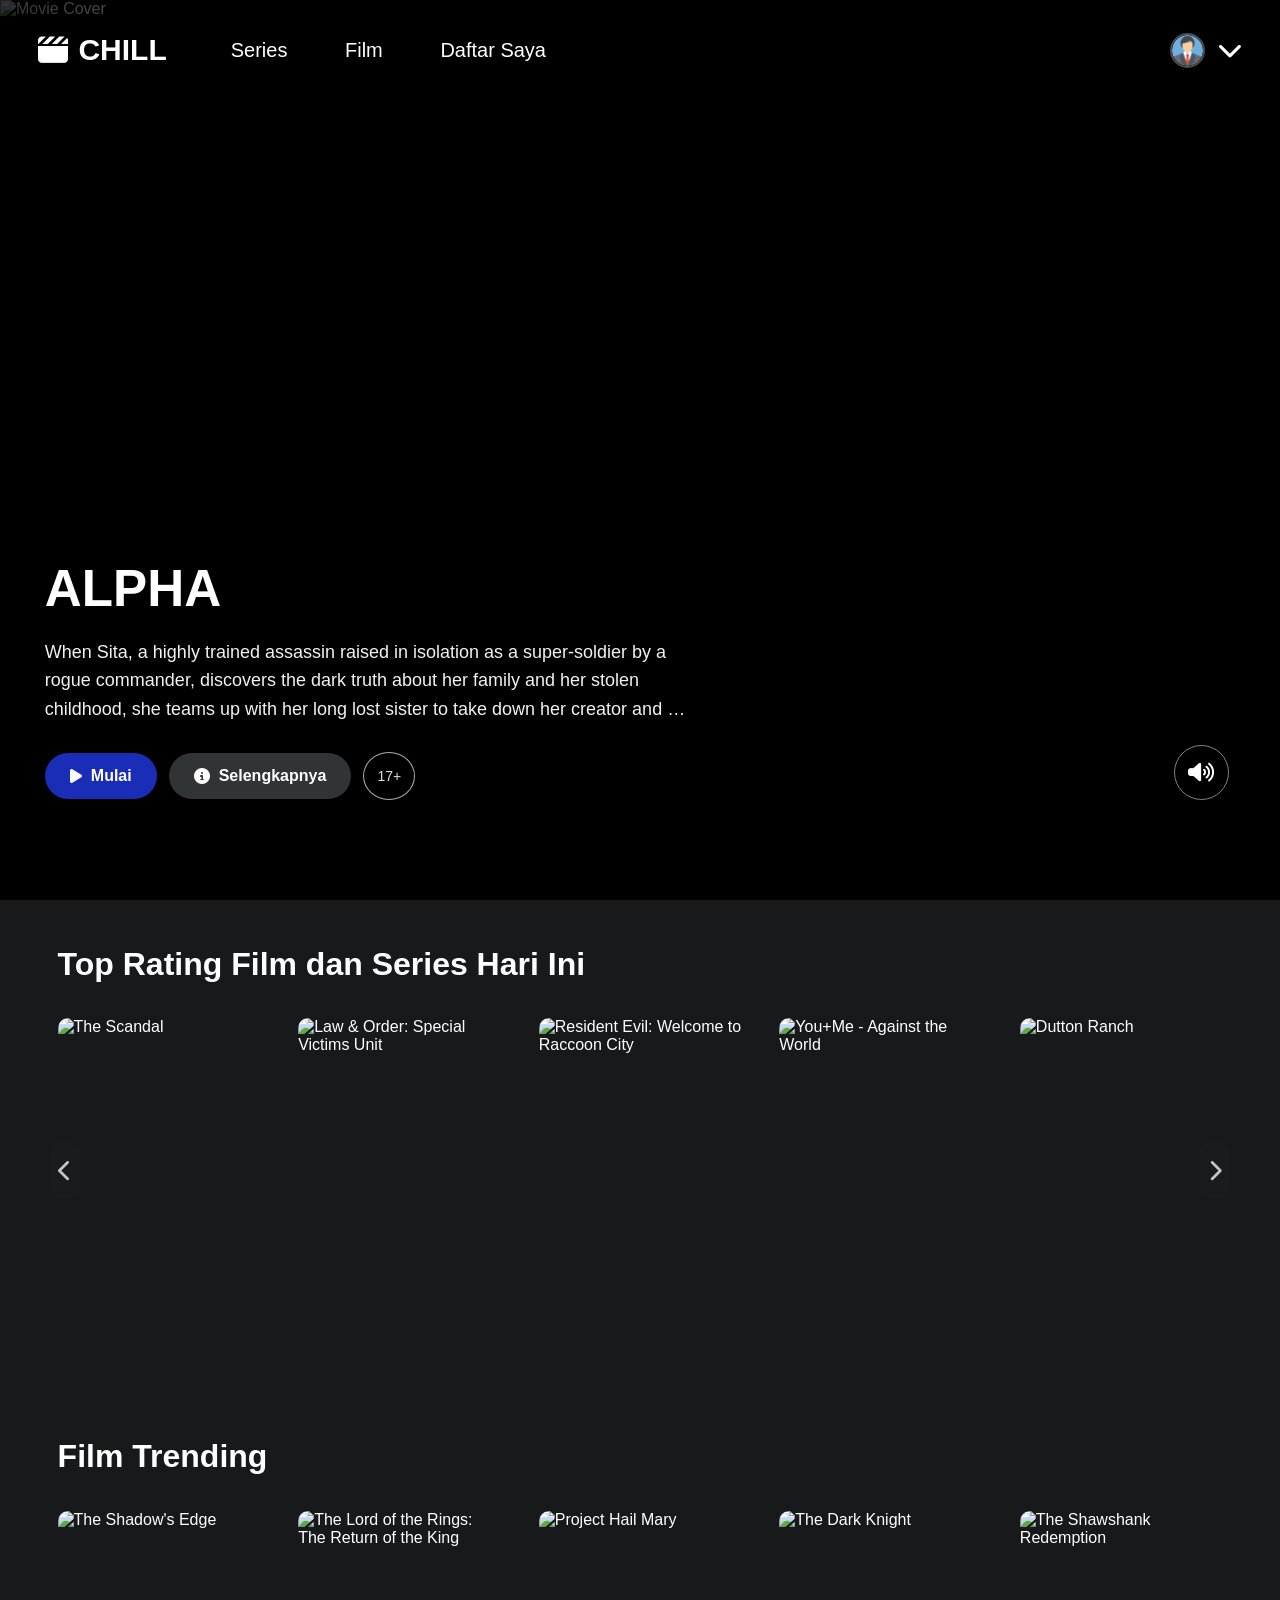
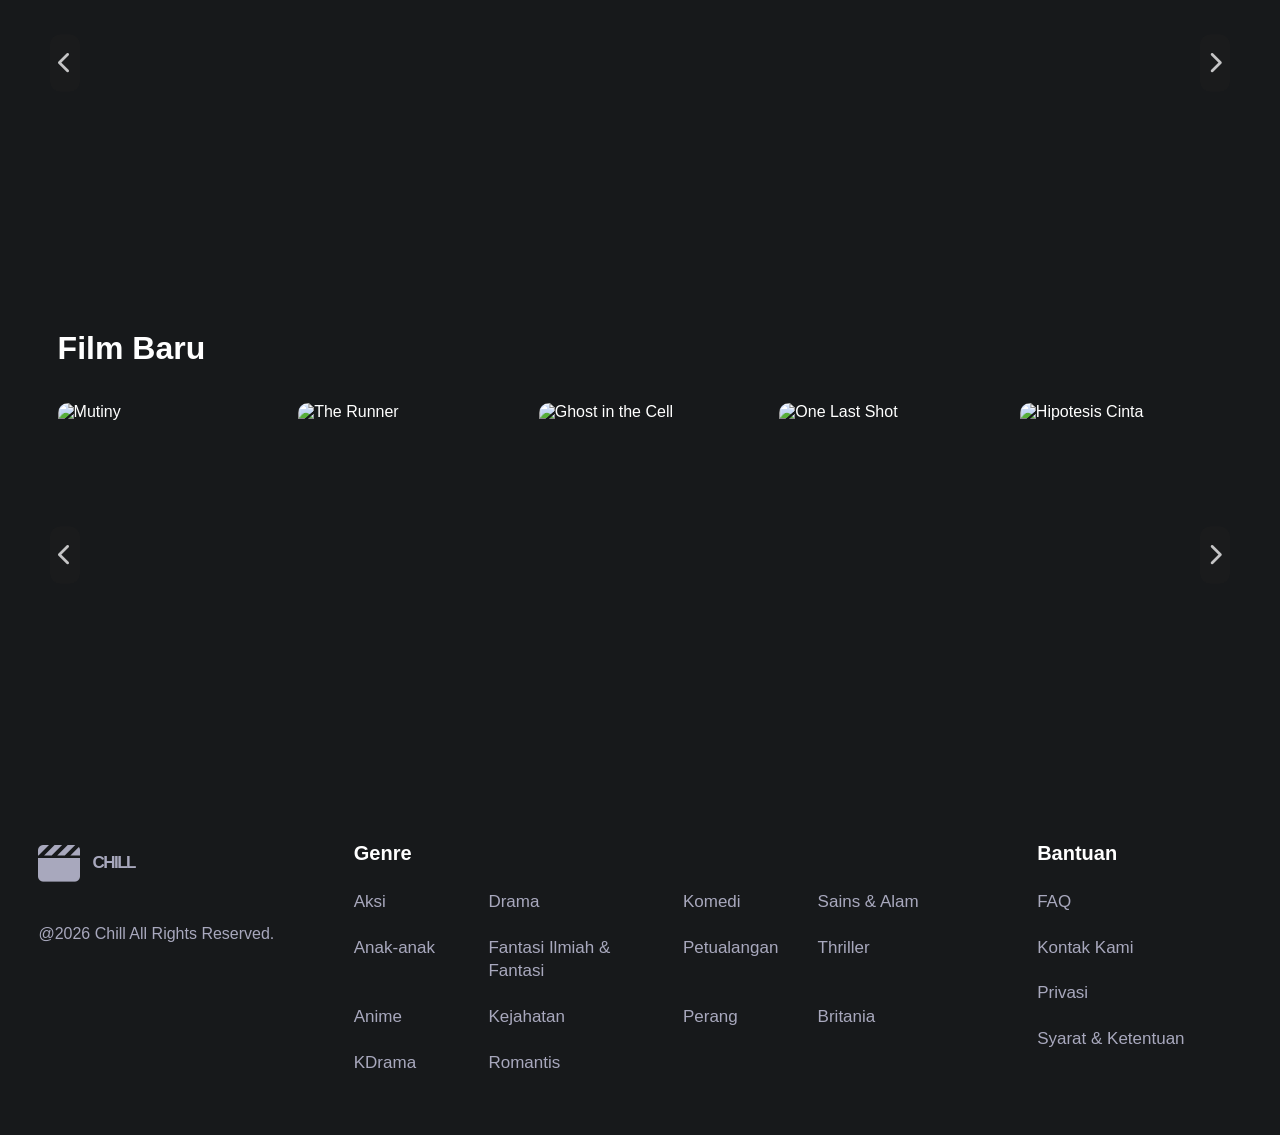
==== index.html @ fae84d6f "rename main page" ====
<!DOCTYPE html>
<html lang="id">

<head>

    <meta charset="UTF-8">

    <meta
        name="viewport"
        content="width=device-width, initial-scale=1.0"
    >

    <title>CHILL - Movie</title>


    <!-- GOOGLE FONT -->

    <link
        rel="preconnect"
        href="https://fonts.googleapis.com"
    >

    <link
        rel="preconnect"
        href="https://fonts.gstatic.com"
        crossorigin
    >

    <link
        href="https://fonts.googleapis.com/css2?family=Montserrat:wght@400;500;600;700;800&display=swap"
        rel="stylesheet"
    >

    <link
        rel="stylesheet"
        href="https://cdnjs.cloudflare.com/ajax/libs/font-awesome/6.5.2/css/all.min.css"
    >

    <link
        rel="stylesheet"
        href="style.css"
    >
    <link rel="stylesheet" href="lengkap.css">

</head>


<body>


<!-- NAVBAR -->

<header class="navbar">


    <!-- LOGO -->

    <a
        href="index.html"
        class="logo"
    >

    <i class="fa-solid fa-clapperboard"></i>

        CHILL

    </a>


    <!-- MENU -->

    <nav class="nav-menu">

        <a href="index.html">
            Series
        </a>

        <a href="index.html">
            Film
        </a>

        <a href="footer.html">
            Daftar Saya
        </a>

    </nav>


    <!-- PROFILE -->

<div class="profile">

    <!-- PROFILE BUTTON -->

    <button
        class="profile-button"
        id="profileButton"
        type="button"
    >

        <img
            src="assets/profile2.png"
            alt="Profile"
        >

        <i
            class="fa-solid fa-chevron-down"
            id="profileArrow"
        ></i>

    </button>


    <!-- PROFILE DROPDOWN -->

    <div
        class="profile-menu"
        id="profileMenu"
    >

        <!-- BELUM LOGIN -->

        <a
            href="login.html"
            id="loginBtn"
        >

            <i class="fa-solid fa-user"></i>

            Login

        </a>


        <!-- SUDAH LOGIN -->

        <a
            href="footer.html"
            class="logged-in-menu"
            id="profileBtn"
        >

            <i class="fa-solid fa-user"></i>

            Profil Saya

        </a>


        <a
            href="footer.html"
            class="logged-in-menu"
            id="premiumBtn"
        >

            <i class="fa-solid fa-star"></i>

            Ubah Premium

        </a>


        <a
            href="index.html"
            class="logged-in-menu"
            id="logoutBtn"
        >

            <i class="fa-solid fa-right-from-bracket"></i>

            Keluar

        </a>

    </div>

</div>

</header>


<main>

    <section class="hero">

    <!-- VIDEO TRAILER -->

    <div class="hero-video">

    <!-- COVER -->
    <img
        id="heroCover"
        class="hero-cover"
        src=""
        alt="Movie Cover"
    >

    <!-- OVERLAY -->
    <div class="hero-overlay"></div>

    <!-- TRAILER -->
    <iframe
        id="trailerVideo"
        src=""
        title="Trailer Film"
        frameborder="0"
        allow="autoplay; encrypted-media; picture-in-picture"
        allowfullscreen>
    </iframe>

</div>


    <!-- CONTENT -->

    <div class="hero-content">

        <!-- JUDUL FILM -->

    <h1 id="movieTitle">
        Judul Film
    </h1>


    <!-- DESKRIPSI FILM -->

    <p id="movieDescription">
        Deskripsi film akan muncul di sini.
    </p>

        <div class="hero-actions">

            <button
                class="btn btn-primary"
                id="startButton"
            >

            <i class="fa-solid fa-play"></i>

            Mulai

            </button>


            <button
                class="btn btn-secondary"
                id="detailButton"
            >

            <i class="fa-solid fa-circle-info"></i>

            Selengkapnya

            </button>


            <span
                class="age"
                id="movieAge"
            >
                13+
            </span>

        </div>

    </div>


    <!-- SOUND -->

    <button
        class="sound-button"
        id="soundButton"
    >

        <i
            class="fa-solid fa-volume-high"
            id="soundIcon"
        ></i>

    </button>

</section>



        <!-- LANJUTKAN MENONTON -->

<section
    class="continue-section login-required"
    id="continueSection"
>

    <div class="section-header">

        <h2>
            Lanjutkan Menonton
        </h2>

    </div>


    <!-- SLIDER -->

    <div class="continue-wrapper">


        <!-- TOMBOL KIRI -->

        <button
            class="slider-btn slider-prev"
            id="prevBtn"
        >

            <i class="fa-solid fa-chevron-left"></i>

        </button>


        <!-- POSTER CONTAINER -->

        <div
            class="continue-container"
            id="continueContainer"
        >

                <!-- CARD 1 -->

                <div class="movie-card">

                    <div class="poster-wrapper">

                        <img
                            src="https://image.tmdb.org/t/p/original/jUdV706J4d3nUEbfimqVnGZqTbW.jpg"
                            alt="Mutiny"                               
                            >

                            <span class="new-label">
                                Baru Ditambahkan
                            </span>
                    </div>


                    <div class="progress-bar">

                        <div
                            class="progress"
                            style="width: 65%;"
                        >
                    </div>

                </div>

            </div>

            <!-- CARD 2 -->

            <div class="movie-card">

                <div class="poster-wrapper">

                <img
                    src="https://image.tmdb.org/t/p/original/6M1gVQwezhnUXxQB8lfHBpSyula.jpg"
                    alt="One Last Shot"
                    >

                    <span class="new-label">
                        Baru Ditambahkan
                    </span>

                </div>


                <div class="progress-bar">

                    <div
                        class="progress"
                        style="width: 48%;"
                        >
                    </div>

                </div>

            </div>

            <!-- CARD 3 -->

            <div class="movie-card">

                <div class="poster-wrapper">

                <img
                src="https://image.tmdb.org/t/p/original/zj0UjmCotGH7BnMRbKEr5ZxQUZE.jpg"
                alt="Operasi Pesta Copet"
                >
                </div>

                <div class="progress-bar">

                    <div
                        class="progress"
                        style="width: 72%;"
                        >
                    </div>

                </div>

            </div>

             <!-- CARD 4 -->

            <div class="movie-card">

                <div class="poster-wrapper">

                    <img
                        src="https://image.tmdb.org/t/p/original/okGyC5iEsXzxqoAo9KUHtVjxccn.jpg"
                        alt="Na Willa"
                        >

                </div>

                <div class="progress-bar">

                    <div
                        class="progress"
                        style="width: 35%;"
                        >
                    </div>

                </div>

            </div>

            <!-- CARD 5 -->

            <div class="movie-card">

                <div class="poster-wrapper">

                <img
                    src="https://image.tmdb.org/t/p/original/dsr9xjQez2Z9Ml0BxGQyXLY6vTp.jpg"
                    alt="Sekawan Limo 2"
                    >
                </div>

                <div class="progress-bar">

                    <div
                        class="progress"
                        style="width: 55%;"
                        >
                    </div>

                </div>

            </div>


            <!-- CARD 6 -->

            <div class="movie-card">

                <div class="poster-wrapper">

                    <img
                        src="https://image.tmdb.org/t/p/original/fuNjXxeprUUhqpAcjrUeGu3qIaj.jpg"
                        alt="The Mongoose"
                        >
                </div>

                <div class="progress-bar">

                    <div
                        class="progress"
                        style="width: 40%;"
                        >
                    </div>

                </div>

            </div>

            <!-- CARD 7 -->

            <div class="movie-card">

                <div class="poster-wrapper">

                    <img
                        src="https://image.tmdb.org/t/p/original/b4WXm5ahmtubYXy3wqHUG2nUKoM.jpg"
                        alt="Alpha"
                        >
                </div>

                <div class="progress-bar">

                    <div
                        class="progress"
                        style="width: 40%;"
                        >
                    </div>

                </div>

            </div>


            <!-- CARD 8 -->

            <div class="movie-card">

                <div class="poster-wrapper">

                    <img
                        src="https://image.tmdb.org/t/p/original/izuzDBvLM4ja1rt2EuA4hHBMF52.jpg"
                        alt="Ghost in the cell"
                        >
                </div>

                <div class="progress-bar">

                    <div
                        class="progress"
                        style="width: 65%;"
                        >
                    </div>

                </div>

            </div>


            </div>



            <!-- TOMBOL KANAN -->

            <button
                class="slider-btn slider-next"
                id="nextBtn">
                <i class="fa-solid fa-chevron-right"></i>
            </button>

            </div>

    </section>


<!-- TOP RATING -->

<section class="top-rating-section">

    <div class="section-header">
        <h2>Top Rating Film dan Series Hari Ini</h2>
    </div>

    <div class="top-rating-wrapper">

        <!-- TOMBOL KIRI -->
        <button
            class="rating-slider-btn rating-prev"
            id="ratingPrev">
            <i class="fa-solid fa-chevron-left"></i>
        </button>


        <!-- POSTER CONTAINER -->
        <div
            class="top-rating-container"
            id="topRatingContainer">

            <!-- CARD 1 -->
            <div class="rating-card">
                <img
                    src="https://www.themoviedb.org/t/p/w1280/4TU0PcHBIl0wPW5B6aVRGExOnHE.jpg"
                    alt="The Scandal">
            </div>


            <!-- CARD 2 -->
            <div class="rating-card">
                <img
                    src="https://www.themoviedb.org/t/p/w1280/iofokHZoUB4Qhik4PflvJl8TT6a.jpg"
                    alt="Law & Order: Special Victims Unit">
            </div>


            <!-- CARD 3 -->
            <div class="rating-card">
                <img
                    src="https://www.themoviedb.org/t/p/w1280/bArhvjRHl535XMaSh9VjInF2mSZ.jpg"
                    alt="Resident Evil: Welcome to Raccoon City">
            </div>


            <!-- CARD 4 -->
            <div class="rating-card">
                <img
                    src="https://www.themoviedb.org/t/p/w1280/bAbBNVplg7h79sm94OyHeKk8Phz.jpg"
                    alt="You+Me - Against the World">
            </div>


            <!-- CARD 5 -->
            <div class="rating-card">
                <img
                    src="https://www.themoviedb.org/t/p/w1280/xsiecCxd8lkcAluw0wWwbW5CwSv.jpg"
                    alt="Dutton Ranch">
            </div>


            <!-- CARD 6 -->
            <div class="rating-card">
                <img
                    src="https://www.themoviedb.org/t/p/w1280/fMECSPrTmRClSViMsXFYmiYIcWP.jpg"
                    alt="Teach You a Lesson">
            </div>


            <!-- CARD 7 -->
            <div class="rating-card">
                <img
                    src="https://www.themoviedb.org/t/p/w1280/tcPc5ZMBO4y2BtCJMe3o2nwZb2B.jpg"
                    alt="Off Campus">
            </div>


            <!-- CARD 8 -->
            <div class="rating-card">
                <img
                    src="https://www.themoviedb.org/t/p/w1280/jj7AYkz2OLRDL1wfJmjTXyWQ5I4.jpg"
                    alt="The WONDERfools">
            </div>

        </div>


        <!-- TOMBOL KANAN -->
        <button
            class="rating-slider-btn rating-next"
            id="ratingNext">
            <i class="fa-solid fa-chevron-right"></i>
        </button>

    </div>

</section>


<!-- FILM TRENDING -->

<section class="film-trending-section">

    <div class="section-header">
        <h2>Film Trending</h2>
    </div>

    <div class="film-trending-wrapper">

        <!-- TOMBOL KIRI -->
        <button
            class="trending-slider-btn rating-prev"
            id="trendingPrev">
            <i class="fa-solid fa-chevron-left"></i>
        </button>


        <!-- POSTER CONTAINER -->
        <div
            class="film-trending-container"
            id="filmTrendingContainer">

            <!-- CARD 1 -->
            <div class="trending-card">
                <img
                    src="https://www.themoviedb.org/t/p/w1280/cHKo3m8N1fwvEy2ZEr0xGmmMODV.jpg"
                    alt="The Shadow's Edge">
            </div>


            <!-- CARD 2 -->
            <div class="trending-card">
                <img
                    src="https://www.themoviedb.org/t/p/w1280/rCzpDGLbOoPwLjy3OAm5NUPOTrC.jpg"
                    alt="The Lord of the Rings: The Return of the King">
            </div>


            <!-- CARD 3 -->
            <div class="trending-card">
                <img
                    src="https://www.themoviedb.org/t/p/w1280/yihdXomYb5kTeSivtFndMy5iDmf.jpg"
                    alt="Project Hail Mary">
            </div>


            <!-- CARD 4 -->
            <div class="trending-card">
                <img
                    src="https://www.themoviedb.org/t/p/w1280/qJ2tW6WMUDux911r6m7haRef0WH.jpg"
                    alt="The Dark Knight">
            </div>


            <!-- CARD 5 -->
            <div class="trending-card">
                <img
                    src="https://www.themoviedb.org/t/p/w1280/9cqNxx0GxF0bflZmeSMuL5tnGzr.jpg"
                    alt="The Shawshank Redemption">
            </div>


            <!-- CARD 6 -->
            <div class="trending-card">
                <img
                    src="https://www.themoviedb.org/t/p/w1280/3sgnSfNT27Bx5O5ukr7B26mhEQq.jpg"
                    alt="Avatar Aang: The Last Airbender">
            </div>


            <!-- CARD 7 -->
            <div class="trending-card">
                <img
                    src="https://www.themoviedb.org/t/p/w1280/tHhxWxge06goXU6ZQH1hj7vK8Hd.jpg"
                    alt="Swapped">
            </div>


            <!-- CARD 8 -->
            <div class="trending-card">
                <img
                    src="https://www.themoviedb.org/t/p/w1280/7IiTTgloJzvGI1TAYymCfbfl3vT.jpg"
                    alt="Parasite">
            </div>

        </div>


        <!-- TOMBOL KANAN -->
        <button
            class="trending-slider-btn trending-next"
            id="trendingNext">
            <i class="fa-solid fa-chevron-right"></i>
        </button>

    </div>

</section>


<!-- FILM BARU -->

<section class="film-baru-section">

    <div class="section-header">
        <h2>Film Baru</h2>
    </div>

    <div class="film-baru-wrapper">

        <!-- TOMBOL KIRI -->
        <button
            class="baru-slider-btn baru-prev"
            id="baruPrev">
            <i class="fa-solid fa-chevron-left"></i>
        </button>


        <!-- POSTER CONTAINER -->
        <div
            class="film-baru-container"
            id="filmBaruContainer">

            <!-- CARD 1 -->
            <div class="baru-card">
                <img
                    src="https://www.themoviedb.org/t/p/w1280/pu2VxGlpGwffOx292w18b1tv96j.jpg"
                    alt="Mutiny">
            </div>


            <!-- CARD 2 -->
            <div class="baru-card">
                <img
                    src="https://www.themoviedb.org/t/p/w1280/uxCaBoYXsDC4A0SqTm3SISj0OwK.jpg.jpg"
                    alt="The Runner">
            </div>


            <!-- CARD 3 -->
            <div class="baru-card">
                <img
                    src="https://www.themoviedb.org/t/p/w1280/gF6Ijrq5bixh4qemCuroRwXtbBc.jpg"
                    alt="Ghost in the Cell">
            </div>


            <!-- CARD 4 -->
            <div class="baru-card">
                <img
                    src="https://www.themoviedb.org/t/p/w1280/niQ4NBh2jqAf1hDZP5m6ReWFAb7.jpg"
                    alt="One Last Shot">
            </div>


            <!-- CARD 5 -->
            <div class="baru-card">
                <img
                    src="https://www.themoviedb.org/t/p/w1280/jQol5xRU1e0JOL0ki4kDioj66Ah.jpg"
                    alt="Hipotesis Cinta">
            </div>


            <!-- CARD 6 -->
            <div class="baru-card">
                <img
                    src="https://www.themoviedb.org/t/p/w1280/1ApfSA8JTqeha3GTFEY8syV4auq.jpg"
                    alt="Heart of the Beast">
            </div>


            <!-- CARD 7 -->
            <div class="baru-card">
                <img
                    src="https://www.themoviedb.org/t/p/w1280/q6jhaPlAnzNFuvPDbDXBDbavIXE.jpg"
                    alt="Operasi Pesta Copet">
            </div>


            <!-- CARD 8 -->
            <div class="baru-card">
                <img
                    src="https://www.themoviedb.org/t/p/w1280/lz874WBix857NH2UpUC9oCOwRCx.jpg"
                    alt="Na Willa">
            </div>

        </div>


        <!-- TOMBOL KANAN -->
        <button
            class="baru-slider-btn baru-next"
            id="baruNext">
            <i class="fa-solid fa-chevron-right"></i>
        </button>

    </div>

</section>


<!-- =====================================================
     FOOTER
===================================================== -->

<footer class="footer">

    <div class="footer-container">


        <!-- =========================================
             BRAND
        ========================================== -->

        <div class="footer-brand">

            <a href="#" class="footer-logo">

                <i class="fa-solid fa-clapperboard"></i>

                <span>CHILL</span>

            </a>


            <p class="footer-copyright">
                @2026 Chill All Rights Reserved.
            </p>

        </div>


        <!-- GENRE -->

        <div class="footer-column footer-genre">

            <h3>Genre</h3>


            <div class="genre-grid">

                <a href="footer.html">
                Aksi</a>

                <a href="footer.html">
                Drama</a>

                <a href="footer.html">
                Komedi</a>

                <a href="footer.html">Sains & Alam</a>


                <a href="footer.html">Anak-anak</a>

                <a href="footer.html">Fantasi Ilmiah & Fantasi</a>

                <a href="footer.html">Petualangan</a>

                <a href="footer.html">Thriller</a>


                <a href="footer.html">Anime</a>

                <a href="footer.html">Kejahatan</a>

                <a href="footer.html">Perang</a>

                <a href="footer.html">Britania</a>


                <a href="footer.html">KDrama</a>

                <a href="footer.html">Romantis</a>

            </div>

        </div>


        <!-- BANTUAN -->

        <div class="footer-column footer-help">

            <h3>Bantuan</h3>

            <a href="footer.html">FAQ</a>

            <a href="footer.html">Kontak Kami</a>

            <a href="footer.html">Privasi</a>

            <a href="footer.html">Syarat & Ketentuan</a>

        </div>

    </div>

</footer>


    </main>


    <!-- =========================================
     DETAIL MOVIE MODAL
========================================= -->

<div
    class="movie-modal"
    id="movieModal"
>

    <div class="movie-modal-content">

        <!-- CLOSE -->

        <button
            class="movie-modal-close"
            id="movieModalClose"
        >
            <i class="fa-solid fa-xmark"></i>
        </button>


        <!-- BACKDROP -->

        <div
            class="movie-modal-hero"
            id="modalHero"
        >

            <div class="movie-modal-gradient"></div>


            <!-- INFO ATAS -->

            <div class="movie-modal-info">

                <h1 id="modalTitle">
                    Judul Film
                </h1>


                <div class="movie-modal-buttons">

                    <button
                        class="modal-start"
                        id="modalStart"
                    >
                        <i class="fa-solid fa-play"></i>
                        Mulai
                    </button>


                    <button
                        class="modal-add"
                    >
                        <i class="fa-solid fa-plus"></i>
                    </button>

                </div>

            </div>

        </div>


        <!-- DETAIL -->

        <div class="movie-modal-detail">


            <!-- KIRI -->

            <div class="modal-detail-left">

                <div class="modal-meta">

                    <span id="modalYear">
                        2026
                    </span>

                    <span id="modalDuration">
                        109 min
                    </span>

                    <span
                        class="modal-age"
                        id="modalAge"
                    >
                        17+
                    </span>

                </div>


                <p id="modalDescription">
                    Deskripsi film.
                </p>

            </div>


            <!-- KANAN -->

            <div class="modal-detail-right">

                <div class="detail-row">

                    <span>
                        Cast
                    </span>

                    <strong id="modalCast">
                        -
                    </strong>

                </div>


                <div class="detail-row">

                    <span>
                        Genres
                    </span>

                    <strong id="modalGenres">
                        -
                    </strong>

                </div>


                <div class="detail-row">

                    <span>
                        Pembuat Film
                    </span>

                    <strong id="modalDirector">
                        -
                    </strong>

                </div>

            </div>

        </div>


        <!-- FILM SERUPA -->

        <div class="similar-section">

            <h2>
                Film Serupa
            </h2>

            <div
                class="similar-movies"
                id="similarMovies"
            >
            </div>

        </div>

    </div>

</div>



    <!-- JAVASCRIPT -->
    
    <script src="movie.js"></script>
    <script src="lengkap.js"></script>
    <script src="script.js"></script>

</body>

</html>
---- style.css ----
*{
    margin: 0;
    padding: 0;
    box-sizing: border-box;
}

html {
    scroll-behavior: smooth;
}

body {
    background: #000;
    color: #fff;
    font-family: "Montserrat", sans-serif;

    overflow-x: hidden;
}


/* NAVBAR */

.navbar {
    position: fixed;

    top: 0;
    left: 0;

    width: 100%;
    height: 100px;

    padding: 0 3%;

    display: flex;
    align-items: center;

    z-index: 100;

    background: transparent;

    transition:
        background 0.3s ease,
        backdrop-filter 0.3s ease;
}

.navbar.scrolled {
    background: rgba(0, 0, 0, 0.85);

    backdrop-filter: blur(10px);

    -webkit-backdrop-filter: blur(10px);

    box-shadow:
        0 5px 20px rgba(0, 0, 0, 0.20);
}


/* LOGO */

.logo {
    display: flex;
    align-items: center;

    gap: 10px;

    color: #fff;

    text-decoration: none;

    font-size: 30px;
    font-weight: 800;

    white-space: nowrap;
}

.logo i {
    font-size: 30px;
}


/* NAVIGATION */

.nav-menu {
    display: flex;
    align-items: center;

    gap: clamp(25px, 4.5vw, 70px);

    margin-left: clamp(30px, 5vw, 90px);
}

.nav-menu a {
    color: #fff;

    text-decoration: none;

    font-size: clamp(10px, 2vw, 20px);

    font-weight: 500;

    white-space: nowrap;

    transition: 0.3s;
}

.nav-menu a:hover {
    opacity: 0.6;
}


/* PROFILE */

.profile {
    position: relative;

    margin-left: auto;

    flex-shrink: 0;
}

.profile-button {
    background: transparent;

    border: none;

    display: flex;
    align-items: center;

    gap: 12px;

    color: #fff;

    cursor: pointer;
}

.profile-button img {
    width: 35px;
    height: 35px;

    border-radius: 50%;

    object-fit: cover;

    border: 2px solid rgba(255, 255, 255, 0.3);
}

.profile-button i {
    font-size: 25px;

    transition: 0.3s;
}

.profile-button i.rotate {
    transform: rotate(180deg);
}


/* PROFILE DROPDOWN */

.profile-menu {
    position: absolute;

    top: 70px;
    right: 0;

    width: 245px;

    padding: 10px;

    background: #181a1c;

    border-radius: 6px;

    opacity: 0;
    visibility: hidden;

    transform: translateY(-10px);

    transition: 0.3s;

    z-index: 200;
}

.profile-menu.active {
    opacity: 1;

    visibility: visible;

    transform: translateY(0);
}

.profile-menu a {
    display: flex;
    align-items: center;

    gap: 17px;

    padding: 17px 12px;

    color: #fff;

    text-decoration: none;

    font-size: 17px;

    border-radius: 5px;
}

.profile-menu a:hover {
    background: #25282c;
}

.profile-menu i {
    width: 22px;

    text-align: center;
}

/* MENU YANG HANYA MUNCUL SETELAH LOGIN */

.logged-in-menu {
    display: none;
}


/* HERO */

.hero {
    position: relative;

    width: 100vw;
    height: 100vh;
    min-height: 700px;

    margin: 0;
    padding: 0 3.5% 100px;

    overflow: hidden;

    display: flex;
    align-items: flex-end;

    background: #000;
}


/* HERO VIDEO CONTAINER */

.hero-video {
    position: absolute;

    top: 0;
    left: 0;

    width: 100%;
    height: 100%;

    overflow: hidden;

    z-index: 1;

    background: #000;
}



.hero-cover {
    position: absolute;

    inset: 0;

    width: 100%;
    height: 100%;

    object-fit: cover;

    z-index: 2;

    opacity: 1;

    transition:
        opacity 0.8s ease;
}


.hero-video iframe {
    position: absolute;

    top: 50%;
    left: 50%;

    width: 100vw;
    height: 100vh;

    min-width: 177.78vh;
    min-height: 100vh;

    transform:
        translate(-50%, -50%)
        scale(1.15);

    border: none;

    display: block;

    pointer-events: none;

    z-index: 1;

    opacity: 0;

    transition:
        opacity 0.8s ease;
}


.hero-overlay {
    position: absolute;

    inset: 0;

    z-index: 3;

    background:
        linear-gradient(
            to right,
            rgba(0, 0, 0, 0.80),
            rgba(0, 0, 0, 0.30),
            rgba(0, 0, 0, 0.10)
        );

    pointer-events: none;
}


.hero-video.trailer-active
.hero-cover {
    opacity: 0;
}


.hero-video.trailer-active
iframe {
    opacity: 1;
}


/* HERO CONTENT */

.hero-content {
    position: relative;

    z-index: 10;

    width: min(650px, 55%);
}


.hero-content h1 {
    font-size: clamp(
        36px,
        4vw,
        54px
    );

    line-height: 1.1;

    font-weight: 700;

    margin-bottom: 20px;
}


.hero-content p {
    font-size: clamp(
        14px,
        1.5vw,
        18px
    );

    line-height: 1.6;

    color: #f1f1f1;

    margin-bottom: 28px;

    display: -webkit-box;

    -webkit-line-clamp: 3;
    line-clamp: 3;

    -webkit-box-orient: vertical;

    overflow: hidden;
}


/* SOUND BUTTON */

.sound-button {
    position: absolute;

    right: 4%;
    bottom: 100px;

    z-index: 20;

    width: 55px;
    height: 55px;

    border-radius: 50%;

    border: 1px solid rgba(255, 255, 255, 0.5);

    background: transparent;

    color: #ffffff;

    font-size: 21px;

    cursor: pointer;
}


/* HERO ACTIONS */

.hero-actions {
    display: flex;

    align-items: center;

    gap: 12px;

    flex-wrap: wrap;
}


.btn {
    border: none;

    padding: 14px 25px;

    border-radius: 30px;

    color: white;

    font-family: inherit;

    font-size: 16px;

    font-weight: 600;

    cursor: pointer;

    display: flex;

    align-items: center;

    gap: 9px;
}


.btn-primary {
    background: #192db7;
}


.btn-secondary {
    background: #303437;
}


.age {
    width: 52px;
    height: 48px;

    border: 1px solid #aaa;

    border-radius: 50%;

    display: flex;

    align-items: center;

    justify-content: center;

    color: #ddd;

    font-size: 14px;
}


.login-required {
    display: none !important;
}

.login-required.show {
    display: block !important;
}


/* TABLET RESPONSIVE */

@media (max-width: 1000px) {

    /* NAVBAR */

    .navbar {

        height: 75px;

        padding:
            0 25px;

    }


    .logo {

        font-size: 22px;

        gap: 12px;

    }


    .logo i {

        font-size: 22px;

    }


    .nav-menu {

        gap: 25px;

        margin-left: 30px;

    }


    .nav-menu a {

        font-size: 14px;

    }


    .profile-button {

        gap: 10px;

    }


    /* HERO */

    .hero {

        height: 650px;

        min-height: 550px;

        padding:
            0 25px
            75px;

    }


    /* VIDEO */

    .hero-video iframe {

        width: 177.78vh;

        height: 100vh;

        min-width: 100%;

        min-height: 100%;

    }


    /* HERO CONTENT */

    .hero-content {

        width: 65%;

    }


    .hero-content h1 {

        font-size:
            clamp(
                34px,
                5vw,
                48px
            );

        margin-bottom: 16px;

    }


    .hero-content p {

        font-size: 15px;

        line-height: 1.5;

        margin-bottom: 22px;

        -webkit-line-clamp: 3;

        line-clamp: 3;

    }


    /* BUTTON */

    .btn {

        padding:
            12px 22px;

        font-size: 15px;

    }


    .age {

        width: 48px;

        height: 44px;

        font-size: 13px;

    }


    /* SOUND BUTTON */

    .sound-button {

        right: 25px;

        bottom: 75px;

        width: 48px;

        height: 48px;

        font-size: 19px;

    }


    /* PROFILE DROPDOWN */

    .profile-menu {

        top: 60px;

        width: 220px;

    }


    .profile-menu a {

        padding:
            14px 10px;

        font-size: 15px;

    }

}


/* MOBILE */

@media (max-width: 600px) {

    /* NAVBAR */

    .navbar {

        height: 65px;

        padding:
            0 15px;

    }


    /* LOGO */

    .logo {

        font-size: 18px;

        gap: 8px;

    }


    .logo i {

        font-size: 18px;

    }


    /* NAVIGATION */

    .nav-menu {

        gap: 10px;

        margin-left: 10px;

        min-width: 0;

    }


    .nav-menu a {

        font-size: 12px;

    }


    /* PROFILE*/

    .profile {

    position: relative;

    margin-left: auto;

    flex-shrink: 0;

    }

    .profile-button {

        gap: 7px;

    }


    .profile-button img {

        width: 24px;

        height: 24px;

    }


    .profile-button i {

        font-size: 14px;

    }


    /* DROPDOWN */

    .profile-menu {

        top: 55px;

        right: -5px;

        width: 200px;

        padding: 7px;

    }


    .profile-menu a {

        gap: 12px;

        padding:
            12px 10px;

        font-size: 14px;

    }


    /* HERO */

    .hero {

        height: 600px;

        min-height: 0;

        padding:
            0 15px
            55px;

        align-items: flex-end;

    }


    /* VIDEO */

    .hero-video {

        height: 100%;

    }


    .hero-video iframe {

        /*
           COVER VIDEO
        */

        width:
            177.78vh;

        height:
            100vh;

        min-width:
            100%;

        min-height:
            100%;

    }


    /* OVERLAY */

    .hero-overlay {

        background:

            linear-gradient(
                to top,
                rgba(0,0,0,1) 0%,
                rgba(0,0,0,0.8) 35%,
                rgba(0,0,0,0.3) 70%,
                rgba(0,0,0,0.1) 100%
            );

    }


    /* HERO CONTENT */

    .hero-content {

        width: 100%;

        max-width: 100%;

    }


    /* TITLE */

    .hero-content h1 {

        font-size:
            clamp(
                28px,
                8vw,
                38px
            );

        line-height: 1.1;

        margin-bottom: 12px;

    }


    /* DESCRIPTION */

    .hero-content p {

        font-size: 13px;

        line-height: 1.5;

        margin-bottom: 18px;

        -webkit-line-clamp: 3;

        line-clamp: 3;

    }


    /* HERO ACTIONS */

    .hero-actions {

        gap: 8px;

    }


    /* BUTTON */

    .btn {

        padding:
            10px 17px;

        font-size: 13px;

        gap: 7px;

    }


    .btn i {

        font-size: 12px;

    }


    /* AGE */

    .age {

        width: 42px;

        height: 40px;

        font-size: 12px;

    }


    /* SOUND */

    .sound-button {

        right: 15px;

        bottom: 55px;

        width: 42px;

        height: 42px;

        font-size: 16px;

    }

}


/* SMALL MOBILE */

@media (max-width: 400px) {

    /* NAVBAR */

    .navbar {

        padding:
            0 12px;

    }


    .logo {

        font-size: 16px;

        gap: 6px;

    }


    .logo i {

        font-size: 16px;

    }


    .nav-menu {

        gap: 10px;

        margin-left: 10px;

    }


    .nav-menu a {

        font-size: 11px;

    }


    .profile-button img {

        width: 22px;

        height: 22px;

    }


    /* HERO */

    .hero {

        height: 560px;

        padding:
            0 12px
            45px;

    }


    /* TITLE */

    .hero-content h1 {

        font-size: 27px;

        margin-bottom: 10px;

    }


    /* DESCRIPTION */

    .hero-content p {

        font-size: 12px;

        line-height: 1.45;

        margin-bottom: 15px;

        -webkit-line-clamp: 3;

        line-clamp: 3;

    }


    /* BUTTON */

    .btn {

        padding:
            9px 14px;

        font-size: 12px;

    }


    .age {

        width: 38px;

        height: 36px;

        font-size: 11px;

    }


    /* SOUND */

    .sound-button {

        right: 12px;

        bottom: 45px;

        width: 38px;

        height: 38px;

        font-size: 15px;

    }

}




/* LANJUTKAN MENONTON */

.continue-section {
    position: relative;

    background: #17191b;

    padding:
        30px
        3%
        50px;

    overflow: hidden;
}


/* SECTION TITLE */

.section-header {
    margin-bottom: 25px;
}

.section-header h2 {
    font-size: clamp(
        24px,
        2.5vw,
        32px
    );

    font-weight: 700;

    color: #fff;
}


/* CONTINUE WRAPPER */

.continue-wrapper {
    position: relative;

    width: 100%;
}


/* CONTINUE CONTAINER */

.continue-container {
    display: flex;

    gap: 20px;

    overflow: hidden;

    scroll-behavior: smooth;

    scrollbar-width: none;

    padding-bottom: 5px;
}

.continue-container::-webkit-scrollbar {
    display: none;
}


/* MOVIE CARD */

.movie-card {
    flex: 0 0 calc((100% - 60px) / 4);

    cursor: pointer;

    transition: transform 0.3s ease;
}

/* POSTER */

.poster-wrapper {
    position: relative;

    width: 100%;

    aspect-ratio: 16 / 9;

    overflow: hidden;

    border-radius: 8px;
}

.poster-wrapper img {
    width: 100%;
    height: 100%;

    object-fit: cover;

    display: block;
}


/* LABEL BARU */

.new-label {
    position: absolute;

    bottom: 0;
    left: 50%;

    transform: translateX(-50%);

    background: #e50914;

    color: #fff;

    padding: 7px 18px;

    font-size: 13px;

    font-weight: 700;

    white-space: nowrap;
    z-index: 5;
}


/* PROGRESS BAR */

.progress-bar {
    width: 100%;

    height: 5px;

    background: #eee;

    margin-top: 8px;

    position: relative;

    overflow: hidden;
}

.progress {
    position: absolute;

    left: 0;
    top: 0;

    height: 100%;

    background: #e50914;
}


/* SLIDER BUTTON */

.slider-btn {
    position: absolute;

    top: 50%;

    transform: translateY(-50%);

    width: 30px;
    height: 57px;

    border: none;

    border-radius: 8px;

    background: rgba(
        35,
        35,
        35,
        0.95
    );

    color: rgba(255, 255, 255, 0.75);

    font-size: 20px;

    cursor: pointer;

    z-index: 20;

    display: flex;

    align-items: center;

    justify-content: center;

    transition:
        background 0.3s ease,
        color 0.3s ease;
}

.slider-btn:hover {
     background: rgba(30, 30, 30, 0.7);

    color: #fff;
}


/* KIRI */

.slider-prev {
    left: -10px;
}


/* KANAN */

.slider-next {
    right: -10px;
}

/* TABLET */

@media (max-width: 1000px) {

    .continue-section {

        padding:
            35px
            25px
            55px;

    }
    .section-header {

        margin-bottom: 22px;

    }
    .section-header h2 {

        font-size:
            clamp(
                24px,
                3vw,
                30px
            );

    }
    .continue-container {

        gap: 18px;

    }

    /* 3 CARD */
    .movie-card {

        flex:
            0 0
            calc(
                (100% - 36px) / 3
            );

    }
    .slider-btn {

        width: 38px;

        height: 60px;

        font-size: 20px;

    }
    .slider-prev {

        left: -8px;

    }
    .slider-next {

        right: -8px;
    }
}

/* MOBILE */

@media (max-width: 600px) {

    .continue-section {

        padding:
            30px
            15px
            45px;

    }
    .section-header {

        margin-bottom: 18px;

    }
    .section-header h2 {

        font-size: 22px;
    }
    .continue-container {

        gap: 12px;
    }

    /* 2 CARD */
    .movie-card {
        flex:
            0 0
            calc(
                (100% - 12px) / 2
            );
    }

    /* POSTER */
    .poster-wrapper {

        border-radius: 7px;
    }

    /* LABEL */
    .new-label {

        padding:
            5px 10px;

        font-size: 10px;
    }

    /* PROGRESS */
    .progress-bar {

        height: 4px;

        margin-top: 6px;
    }

    /* BUTTON */

    .slider-btn {

        width: 32px;

        height: 55px;

        font-size: 17px;

        background:
            rgba(
                30,
                30,
                30,
                0.85
            );
    }
    .slider-prev {

        left: -5px;
    }
    .slider-next {

        right: -5px;
    }
}


/* SMALL MOBILE */

@media (max-width: 400px) {

    .continue-section {

        padding:
            25px
            12px
            40px;
    }

    .section-header h2 {

        font-size: 20px;
    }

    .continue-container {

        gap: 10px;
    }
    .movie-card {

        flex:
            0 0
            calc(
                (100% - 10px) / 2
            );
    }
    .slider-btn {

        width: 29px;

        height: 50px;

        font-size: 15px;
    }
    .slider-prev {

        left: -4px;

    }
    .slider-next {

        right: -4px;
    }
}


/* =====================================================
   TOP RATING SECTION
===================================================== */

.top-rating-section {
    position: relative;

    width: 100%;

    background: #17191b;

    padding:
        45px
        4.5%
        70px;

    overflow: hidden;
}


/* TITLE */

.top-rating-section .section-header {
    margin-bottom: 35px;
}

.top-rating-section .section-header h2 {
    color: #fff;

    font-size: clamp(
        28px,
        2.5vw,
        42px
    );

    font-weight: 700;

    line-height: 1.2;
}


/* WRAPPER */

.top-rating-wrapper {
    position: relative;

    width: 100%;
}


/* CONTAINER */

.top-rating-container {
    display: flex;

    gap: 38px;

    width: 100%;

    overflow: hidden;

    scroll-behavior: smooth;

    scrollbar-width: none;
}

.top-rating-container::-webkit-scrollbar {
    display: none;
}


/* CARD */

.rating-card {
    /*
       5 poster terlihat
    */

    flex: 0 0 calc(
        (100% - 152px) / 5
    );

    aspect-ratio: 2 / 3;

    overflow: hidden;

    border-radius: 10px;

    cursor: pointer;

    transition:
        transform 0.3s ease,
        filter 0.3s ease;
}


/* IMAGE */

.rating-card img {
    width: 100%;
    height: 100%;

    object-fit: cover;

    display: block;

    transition:
        transform 0.4s ease;
}


/* HOVER */

.rating-card:hover {
    transform: scale(1.03);

    z-index: 5;
}

.rating-card:hover img {
    transform: scale(1.04);
}


/* SLIDER BUTTON */

.rating-slider-btn {
    position: absolute;

    top: 50%;

    transform: translateY(-50%);

    width: 30px;
    height: 57px;

    border: none;

    border-radius: 10px;

    background:
        rgba(30, 30, 30, 0.55);

    color:
        rgba(255, 255, 255, 0.75);

    font-size: 22px;

    cursor: pointer;

    z-index: 20;

    display: flex;

    align-items: center;

    justify-content: center;

    transition: background 0.3s ease, color 0.3s ease;
}


.rating-slider-btn:hover {
    background:
        rgba(30, 30, 30, 0.85);

    color: #fff;
}

.rating-prev {
    left: -8px;
}

.rating-next {
    right: -8px;
}


/* TABLET */

@media (max-width: 1000px) {

    .top-rating-section {
        padding:
            40px
            25px
            60px;
    }


    .top-rating-container {
        gap: 20px;
    }


    .rating-card {
        flex: 0 0 calc(
            (100% - 60px) / 4
        );
    }


    .rating-slider-btn {
        width: 38px;

        height: 60px;

        font-size: 20px;
    }

}

/* MOBILE */

@media (max-width: 600px) {

    .top-rating-section {
        padding:
            30px
            15px
            45px;
    }


    .top-rating-section .section-header {
        margin-bottom: 20px;
    }


    .top-rating-section .section-header h2 {
        font-size: 23px;
    }


    .top-rating-container {
        gap: 12px;
    }


    /*
       2 POSTER TAMPIL
    */

    .rating-card {
        flex: 0 0 calc(
            (100% - 12px) / 2
        );
    }


    .rating-slider-btn {
        width: 32px;

        height: 55px;

        font-size: 17px;

        background:
            rgba(30, 30, 30, 0.45);
    }


    .rating-prev {
        left: -5px;
    }


    .rating-next {
        right: -5px;
    }

}


/* =====================================================
   FILM TRENDING
===================================================== */

.film-trending-section {
    position: relative;

    width: 100%;

    background: #17191b;

    padding:
        45px
        4.5%
        70px;

    overflow: hidden;
}


/* TITLE */

.film-trending-section .section-header {
    margin-bottom: 35px;
}

.film-trending-section .section-header h2 {
    color: #fff;

    font-size: clamp(
        28px,
        2.5vw,
        42px
    );

    font-weight: 700;

    line-height: 1.2;
}


/* WRAPPER */

.film-trending-wrapper {
    position: relative;

    width: 100%;
}


/* CONTAINER */

.film-trending-container {
    display: flex;

    gap: 38px;

    width: 100%;

    overflow: hidden;

    scroll-behavior: smooth;

    scrollbar-width: none;
}

.film-trending-container::-webkit-scrollbar {
    display: none;
}


/* CARD */

.trending-card {
    /*
       5 poster terlihat
    */

    flex: 0 0 calc(
        (100% - 152px) / 5
    );

    aspect-ratio: 2 / 3;

    overflow: hidden;

    border-radius: 10px;

    cursor: pointer;

    transition:
        transform 0.3s ease,
        filter 0.3s ease;
}


/* IMAGE */

.trending-card img {
    width: 100%;
    height: 100%;

    object-fit: cover;

    display: block;

    transition:
        transform 0.4s ease;
}


/* HOVER */

.trending-card:hover {
    transform: scale(1.03);

    z-index: 5;
}

.trending-card:hover img {
    transform: scale(1.04);
}


/* SLIDER BUTTON */

.trending-slider-btn {
    position: absolute;

    top: 50%;

    transform: translateY(-50%);

    width: 30px;
    height: 57px;

    border: none;

    border-radius: 10px;

    background:
        rgba(30, 30, 30, 0.55);

    color:
        rgba(255, 255, 255, 0.75);

    font-size: 22px;

    cursor: pointer;

    z-index: 20;

    display: flex;

    align-items: center;

    justify-content: center;

    transition:
        background 0.3s ease,
        color 0.3s ease;
}


.trending-slider-btn:hover {
    background:
        rgba(30, 30, 30, 0.85);

    color: #fff;
}

.trending-prev {
    left: -8px;
}

.trending-next {
    right: -8px;
}




/* TABLET */

@media (max-width: 1000px) {

    .film-trending-section {
        padding:
            40px
            25px
            60px;
    }


    .film-trending-container {
        gap: 20px;
    }


    .trending-card {
        flex: 0 0 calc(
            (100% - 60px) / 4
        );
    }


    .trending-slider-btn {
        width: 38px;

        height: 60px;

        font-size: 20px;
    }

}

/* MOBILE */

@media (max-width: 600px) {

    .film-trending-section {
        padding:
            30px
            15px
            45px;
    }


    .film-trending-section .section-header {
        margin-bottom: 20px;
    }


    .film-trending-section .section-header h2 {
        font-size: 23px;
    }


    .film-trending-container {
        gap: 12px;
    }


    /*
       2 POSTER TAMPIL
    */

    .trending-card {
        flex: 0 0 calc(
            (100% - 12px) / 2
        );
    }


    .trending-slider-btn {
        width: 32px;

        height: 55px;

        font-size: 17px;

        background:
            rgba(30, 30, 30, 0.45);
    }


    .trending-prev {
        left: -5px;
    }


    .trending-next {
        right: -5px;
    }

}

/* =====================================================
   FILM BARU
===================================================== */

.film-baru-section {
    position: relative;

    width: 100%;

    background: #17191b;

    padding:
        45px
        4.5%
        70px;

    overflow: hidden;
}


/* TITLE */

.film-baru-section .section-header {
    margin-bottom: 35px;
}

.film-baru-section .section-header h2 {
    color: #fff;

    font-size: clamp(
        28px,
        2.5vw,
        42px
    );

    font-weight: 700;

    line-height: 1.2;
}


/* WRAPPER */

.film-baru-wrapper {
    position: relative;

    width: 100%;
}


/* CONTAINER */

.film-baru-container {
    display: flex;

    gap: 38px;

    width: 100%;

    overflow: hidden;

    scroll-behavior: smooth;

    scrollbar-width: none;
}

.film-baru-container::-webkit-scrollbar {
    display: none;
}


/* CARD */

.baru-card {
    /*
       5 poster terlihat
    */

    flex: 0 0 calc(
        (100% - 152px) / 5
    );

    aspect-ratio: 2 / 3;

    overflow: hidden;

    border-radius: 10px;

    cursor: pointer;

    transition:
        transform 0.3s ease,
        filter 0.3s ease;
}


/* IMAGE */

.baru-card img {
    width: 100%;
    height: 100%;

    object-fit: cover;

    display: block;

    transition:
        transform 0.4s ease;
}


/* HOVER */

.baru-card:hover {
    transform: scale(1.03);

    z-index: 5;
}

.baru-card:hover img {
    transform: scale(1.04);
}


/* SLIDER BUTTON */

.baru-slider-btn {
    position: absolute;

    top: 50%;

    transform: translateY(-50%);

    width: 30px;
    height: 57px;

    border: none;

    border-radius: 10px;

    background:
        rgba(30, 30, 30, 0.55);

    color:
        rgba(255, 255, 255, 0.75);

    font-size: 22px;

    cursor: pointer;

    z-index: 20;

    display: flex;

    align-items: center;

    justify-content: center;

    transition:
        background 0.3s ease,
        color 0.3s ease;
}


.baru-slider-btn:hover {
    background:
        rgba(30, 30, 30, 0.85);

    color: #fff;
}

.baru-prev {
    left: -8px;
}

.baru-next {
    right: -8px;
}




/* TABLET */

@media (max-width: 1000px) {

    .film-baru-section {
        padding:
            40px
            25px
            60px;
    }


    .film-baru-container {
        gap: 20px;
    }


    .baru-card {
        flex: 0 0 calc(
            (100% - 60px) / 4
        );
    }


    .baru-slider-btn {
        width: 38px;

        height: 60px;

        font-size: 20px;
    }

}

/* MOBILE */

@media (max-width: 600px) {

    .film-baru-section {
        padding:
            30px
            15px
            45px;
    }


    .film-baru-section .section-header {
        margin-bottom: 20px;
    }


    .film-baru-section .section-header h2 {
        font-size: 23px;
    }


    .film-baru-container {
        gap: 12px;
    }


    /*
       2 POSTER TAMPIL
    */

    .baru-card {
        flex: 0 0 calc(
            (100% - 12px) / 2
        );
    }


    .baru-slider-btn {
        width: 32px;

        height: 55px;

        font-size: 17px;

        background:
            rgba(30, 30, 30, 0.45);
    }


    .baru-prev {
        left: -5px;
    }


    .baru-next {
        right: -5px;
    }

}

/* =====================================================
   FOOTER
===================================================== */

.footer {

    width: 100%;

    background: #17191b;

    color: #fff;

    padding:
        65px 3%
        60px;

}


/* =====================================================
   FOOTER CONTAINER
===================================================== */

.footer-container {

    width: 100%;

    max-width: 1500px;

    margin: 0 auto;

    display: grid;

    grid-template-columns:
        1.2fr
        3fr
        1fr;

    column-gap: 70px;

    align-items: start;

}


/* =====================================================
   FOOTER BRAND
===================================================== */

.footer-brand {

    display: flex;

    flex-direction: column;

    align-items: flex-start;

}


/* =====================================================
   LOGO
===================================================== */

.footer-logo {

    display: flex;

    align-items: center;

    gap: 12px;

    color: #fff;

    text-decoration: none;

    font-size: 40px;

    font-weight: 800;

    line-height: 1;

}


.footer-logo i {

    font-size: 42px;

}


.footer-logo span {

    letter-spacing: -1.5px;

}


/* =====================================================
   COPYRIGHT
===================================================== */

.footer-copyright {

    margin-top: 38px;

    color: #a8a8bd;

    font-size: 16px;

    line-height: 1.5;

}


/* =====================================================
   FOOTER COLUMN
===================================================== */

.footer-column {

    display: flex;

    flex-direction: column;

}


.footer-column h3 {

    margin: 0 0 25px;

    color: #fff;

    font-size: 20px;

    font-weight: 700;

}


/* =====================================================
   GENRE GRID
===================================================== */

.genre-grid {

    display: grid;

    grid-template-columns:
        1fr
        1.6fr
        1fr
        1.5fr;

    column-gap: 35px;

    row-gap: 22px;

}


/* =====================================================
   FOOTER LINKS
===================================================== */

.footer a {

    color: #a8a8bd;

    text-decoration: none;

    font-size: 17px;

    line-height: 1.4;

    transition:
        color 0.3s ease;

}


.footer a:hover {

    color: #fff;

}


/* =====================================================
   BANTUAN
===================================================== */

.footer-help {

    gap: 0;

}


.footer-help h3 {

    margin-bottom: 25px;

}


.footer-help a {

    margin-bottom: 22px;

}


/* =====================================================
   TABLET
===================================================== */

@media (max-width: 1000px) {

    .footer {

        padding:
            55px 25px;

    }


    .footer-container {

        grid-template-columns:
            1fr
            2fr
            1fr;

        column-gap: 35px;

    }


    .footer-logo {

        font-size: 32px;

    }


    .footer-logo i {

        font-size: 34px;

    }


    .footer-copyright {

        font-size: 14px;

        margin-top: 28px;

    }


    .footer-column h3 {

        font-size: 18px;

        margin-bottom: 20px;

    }


    .genre-grid {

        grid-template-columns:
            1fr
            1.5fr
            1fr
            1.3fr;

        column-gap: 20px;

        row-gap: 18px;

    }


    .footer a {

        font-size: 15px;

    }


    .footer-help a {

        margin-bottom: 18px;

    }

}


/* =====================================================
   MOBILE
===================================================== */

@media (max-width: 600px) {

    .footer {

        padding:
            45px 20px;

    }


    .footer-container {

        display: flex;

        flex-direction: column;

        gap: 40px;

    }


    /* BRAND */

    .footer-brand {

        width: 100%;

    }


    .footer-logo {

        font-size: 30px;

    }


    .footer-logo i {

        font-size: 32px;

    }


    .footer-copyright {

        margin-top: 20px;

        font-size: 13px;

    }


    /* GENRE */

    .footer-column {

        width: 100%;

    }


    .footer-column h3 {

        font-size: 18px;

        margin-bottom: 20px;

    }


    .genre-grid {

        grid-template-columns:
            1fr
            1fr;

        column-gap: 25px;

        row-gap: 15px;

    }


    .footer a {

        font-size: 14px;

    }


    /* HELP */

    .footer-help {

        display: grid;

        grid-template-columns:
            1fr
            1fr;

        column-gap: 20px;

    }


    .footer-help h3 {

        grid-column:
            1 / -1;

        margin-bottom: 5px;

    }


    .footer-help a {

        margin-bottom: 10px;

    }

}


/* =====================================================
   SMALL MOBILE
===================================================== */

@media (max-width: 400px) {

    .footer {

        padding:
            40px 15px;

    }


    .footer-logo {

        font-size: 27px;

    }


    .footer-logo i {

        font-size: 29px;

    }


    .footer-copyright {

        font-size: 12px;

    }


    .genre-grid {

        grid-template-columns:
            1fr 1fr;

        gap: 13px 15px;

    }


    .footer a {

        font-size: 13px;

    }

}
---- lengkap.css ----
* {
    margin: 0;
    padding: 0;
    box-sizing: border-box;
}

body {
    background: #111;
    color: #fff;
    font-family: Arial, sans-serif;
}


/* =========================
   DETAIL HERO
========================= */

.detail-hero {

    position: relative;

    width: 100%;
    height: 720px;

    background-size: cover;
    background-position: center;

    display: flex;
    align-items: flex-end;

    overflow: hidden;
}


/* =========================
   OVERLAY
========================= */

.detail-overlay {

    position: absolute;

    inset: 0;

    background:
        linear-gradient(
            to top,
            #111 0%,
            rgba(17,17,17,.85) 20%,
            rgba(17,17,17,.25) 60%,
            rgba(0,0,0,.35) 100%
        );
}


/* =========================
   CONTENT
========================= */

.detail-content {

    position: relative;

    z-index: 2;

    padding: 0 6% 80px;

    width: 100%;
}


.detail-content h1 {

    font-size: 56px;

    margin-bottom: 30px;
}


/* =========================
   BUTTON
========================= */

.detail-buttons {

    display: flex;

    align-items: center;

    gap: 12px;
}


.btn-start {

    border: none;

    background: #1f4fff;

    color: #fff;

    padding: 15px 28px;

    border-radius: 30px;

    font-size: 17px;

    font-weight: 600;

    cursor: pointer;
}


.btn-add {

    width: 52px;
    height: 52px;

    border-radius: 50%;

    border: 1px solid #fff;

    background: transparent;

    color: #fff;

    font-size: 22px;

    cursor: pointer;
}

/* =========================================
   MOVIE MODAL
========================================= */

.movie-modal {
    position: fixed;

    inset: 0;

    width: 100%;
    height: 100%;

    background: rgba(0, 0, 0, 0.82);

    backdrop-filter: blur(4px);

    display: none;

    align-items: center;
    justify-content: center;

    z-index: 999999;

    padding: 40px;
}


.movie-modal.active {

    display: flex;
}


/* =========================================
   MODAL CONTENT
========================================= */

.movie-modal-content {

    position: relative;

    width: 850px;

    max-width: 90vw;

    max-height: 90vh;

    background: #181818;

    border-radius: 16px;

    overflow-y: auto;

    overflow-x: hidden;

    box-shadow:
        0 30px 100px rgba(0,0,0,.8);

    /* HILANGKAN SCROLLBAR */

    scrollbar-width: none;

    -ms-overflow-style: none;
}


.movie-modal-content::-webkit-scrollbar {
    display: none;
}


/* =========================================
   CLOSE
========================================= */

.movie-modal-close {

    position: absolute;

    top: 18px;
    right: 18px;

    width: 40px;
    height: 40px;

    border: none;

    border-radius: 50%;

    background: rgba(0,0,0,.7);

    color: #fff;

    font-size: 20px;

    cursor: pointer;

    z-index: 20;
}


.movie-modal-close:hover {

    background: rgba(255,255,255,.2);
}


/* =========================================
   HERO
========================================= */

.movie-modal-hero {

    position: relative;

    width: 100%;

    height: 520px;

    background-size: cover;

    background-position: center;

    background-repeat: no-repeat;
}


/* =========================================
   GRADIENT
========================================= */

.movie-modal-gradient {

    position: absolute;

    inset: 0;

    background:
        linear-gradient(
            to top,
            #181818 0%,
            rgba(24,24,24,.9) 12%,
            rgba(24,24,24,.15) 65%,
            rgba(0,0,0,.15) 100%
        );
}


/* =========================================
   INFO
========================================= */

.movie-modal-info {

    position: absolute;

    left: 80px;

    bottom: 70px;

    z-index: 5;
}


.movie-modal-info h1 {

    font-size: 42px;

    margin-bottom: 25px;

    color: #fff;

    font-weight: 700;
}


/* =========================================
   BUTTON
========================================= */

.movie-modal-buttons {

    display: flex;

    align-items: center;

    gap: 12px;
}


.modal-start {

    border: none;

    background: #243cff;

    color: #fff;

    padding: 15px 30px;

    border-radius: 30px;

    font-size: 16px;

    font-weight: 600;

    cursor: pointer;
}


.modal-add {

    width: 52px;

    height: 52px;

    border-radius: 50%;

    border: 1px solid #fff;

    background: transparent;

    color: #fff;

    font-size: 22px;

    cursor: pointer;
}


/* =========================================
   DETAIL
========================================= */

.movie-modal-detail {

    display: grid;

    grid-template-columns: 1fr 1fr;

    gap: 50px;

    padding: 35px 80px 45px;

    color: #fff;
}


/* =========================================
   META
========================================= */

.modal-meta {

    display: flex;

    align-items: center;

    gap: 20px;

    margin-bottom: 20px;

    color: #aaa;

    font-size: 15px;
}


.modal-age {

    border: 1px solid #aaa;

    padding: 5px 8px;

    border-radius: 6px;

    color: #fff;
}


/* =========================================
   DESCRIPTION
========================================= */

.modal-detail-left p {

    color: #ddd;

    font-size: 15px;

    line-height: 1.7;

    max-width: 500px;
}


/* =========================================
   RIGHT
========================================= */

.detail-row {

    display: grid;

    grid-template-columns: 120px 1fr;

    gap: 10px;

    margin-bottom: 18px;

    font-size: 15px;
}


.detail-row span {

    color: #999;
}


.detail-row strong {

    color: #fff;

    font-weight: 400;

    line-height: 1.5;
}


/* =========================================
   FILM SERUPA
========================================= */

.similar-section {

    padding: 0 80px 50px;
}


.similar-section h2 {

    color: #fff;

    font-size: 24px;

    margin-bottom: 20px;
}


/* =========================================
   FILM SERUPA
========================================= */

.similar-movies {

    display: flex;

    gap: 22px;

    padding-bottom: 10px;

    overflow-x: auto;

    scrollbar-width: none;
}


.similar-movies::-webkit-scrollbar {
    display: none;
}


.similar-card {

    flex: 0 0 220px;

    height: 330px;

    border-radius: 10px;

    overflow: hidden;

    cursor: pointer;

    background: #222;

    transition:
        transform .3s ease,
        box-shadow .3s ease;
}


.similar-card img {

    width: 100%;

    height: 100%;

    object-fit: cover;

    display: block;
}


.similar-card:hover {

    transform: scale(1.04);

    box-shadow:
        0 10px 30px
        rgba(0,0,0,.6);
}


/* =========================================
   MOBILE
========================================= */

@media (max-width: 768px) {

    .movie-modal {

        padding: 15px;
    }


    .movie-modal-hero {

        height: 400px;
    }


    .movie-modal-info {

        left: 30px;

        bottom: 45px;
    }


    .movie-modal-info h1 {

        font-size: 30px;
    }


    .movie-modal-detail {

        grid-template-columns: 1fr;

        padding: 30px;
    }


    .similar-section {

        padding: 0 30px 30px;
    }

}
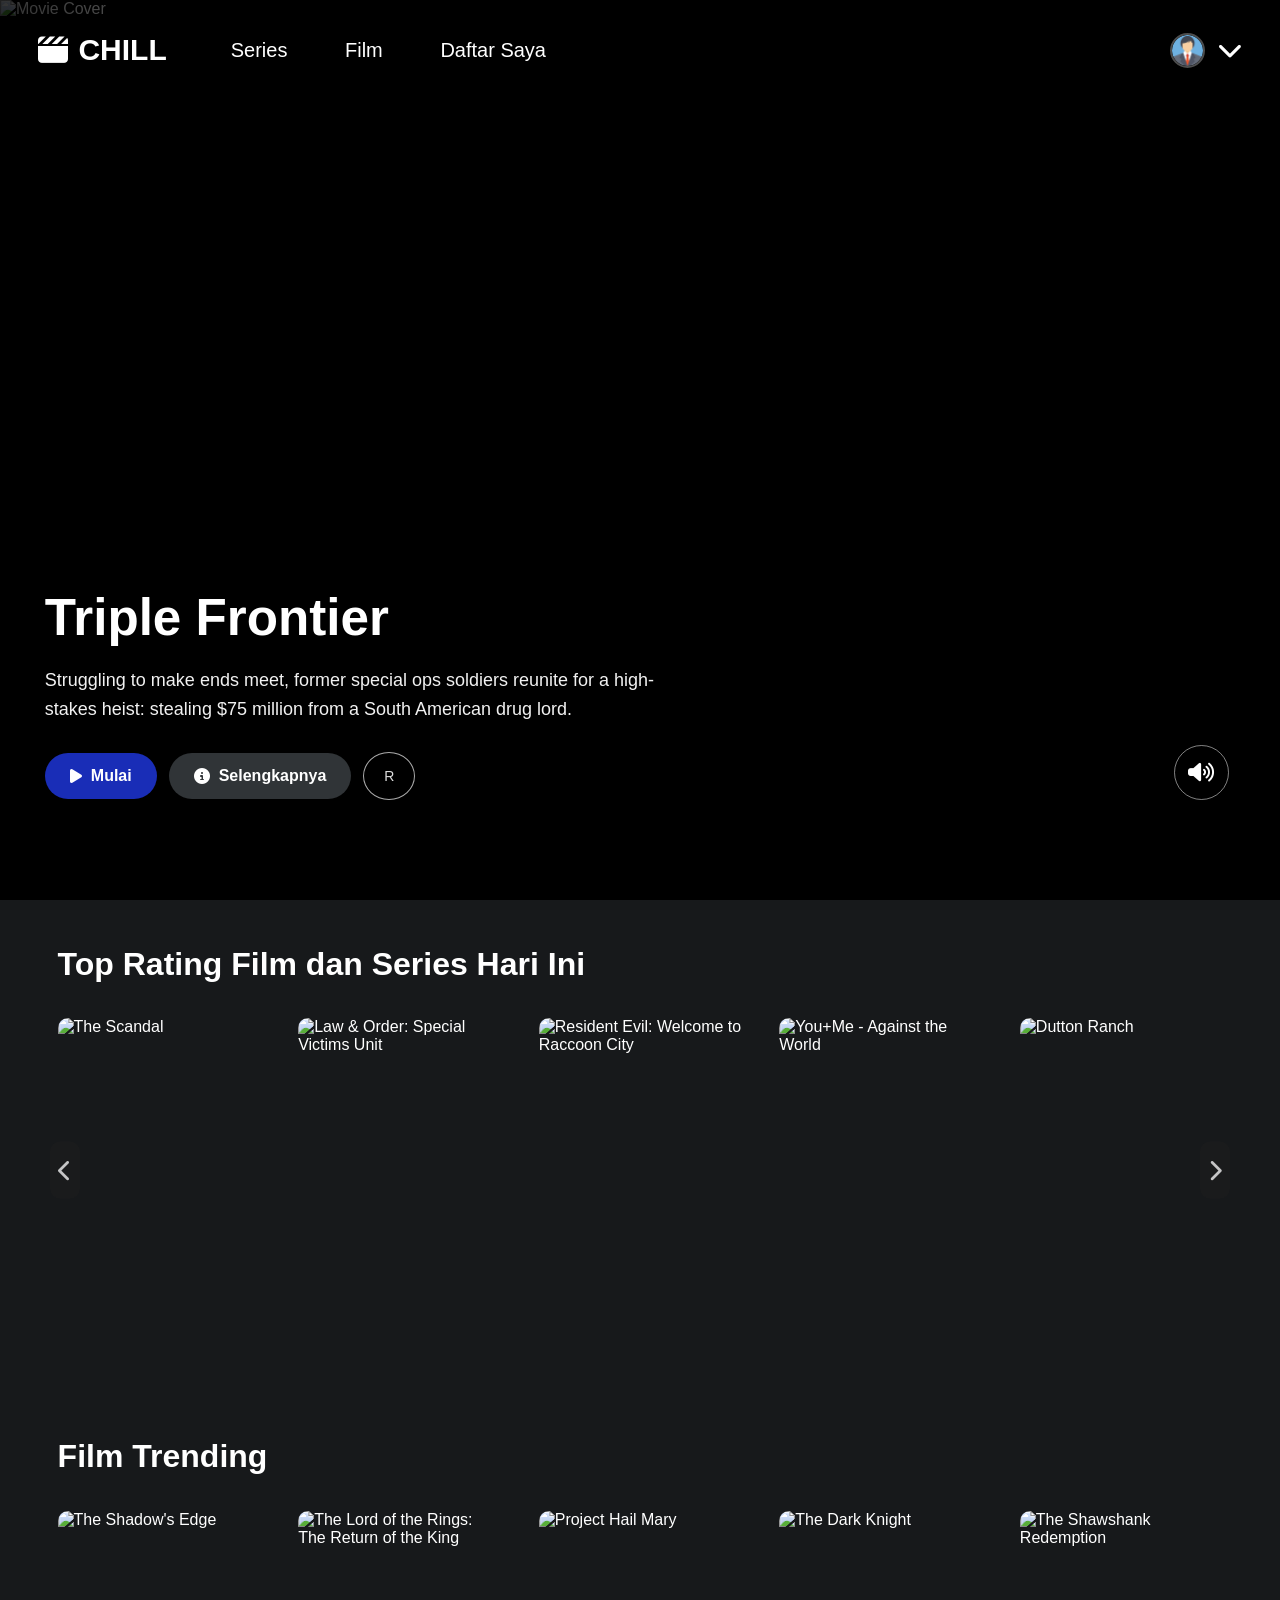
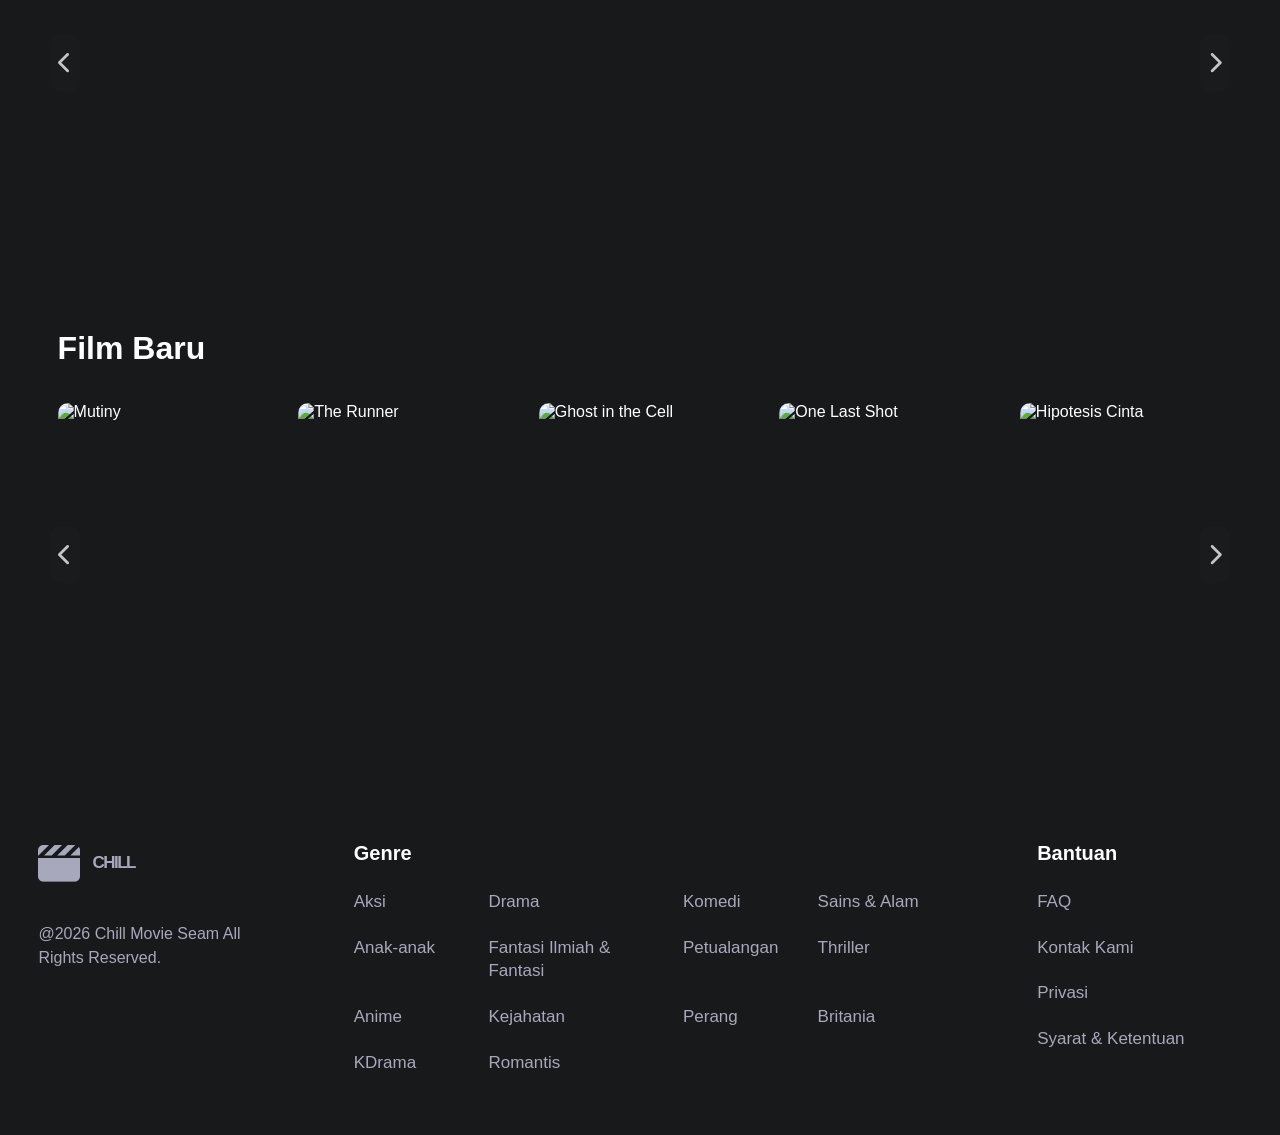
==== commit 9674b1d5: "ubah icon google" ====
--- a/index.html
+++ b/index.html
@@ -876,7 +876,7 @@
 
 
             <p class="footer-copyright">
-                @2026 Chill All Rights Reserved.
+                @2026 Chill Movie Seam All Rights Reserved.
             </p>
 
         </div>
